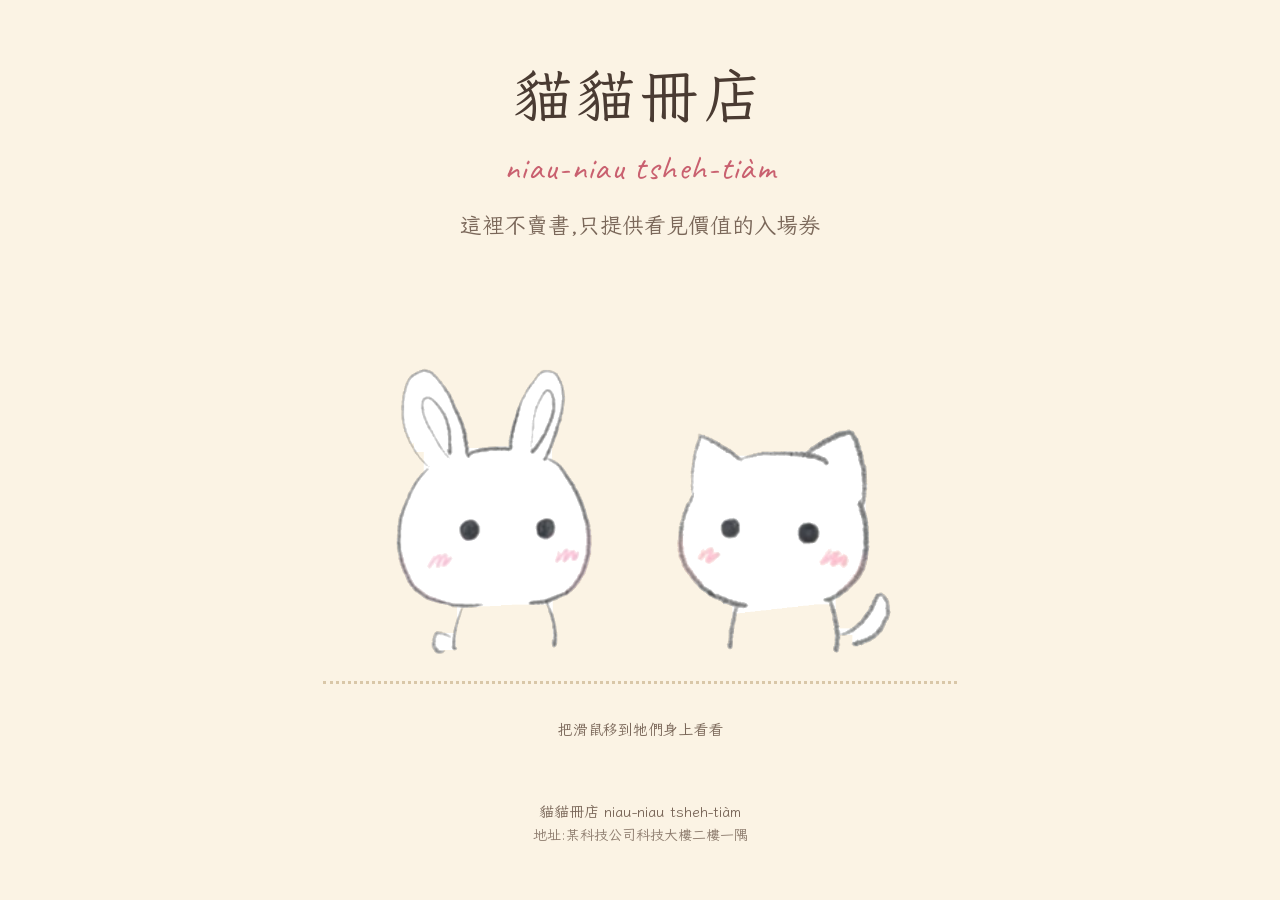
==== index.html @ 4504e71b "Add 貓貓冊店 bookstore site (home, books, columns) Co-Authored-By: Claude Sonnet 5.5 <noreply@anthropic." ====
<!doctype html>
<html lang="zh-Hant">
<head>
  <meta charset="utf-8">
  <meta name="viewport" content="width=device-width, initial-scale=1">
  <title>貓貓冊店</title>
  <meta name="description" content="這裡不賣書,只提供看見價值的入場券。">
  <link rel="preconnect" href="https://fonts.googleapis.com">
  <link rel="preconnect" href="https://fonts.gstatic.com" crossorigin>
  <link href="https://fonts.googleapis.com/css2?family=Caveat:wght@500;700&family=Iansui&display=swap" rel="stylesheet">
  <link rel="stylesheet" href="css/style.css">
</head>
<body>
  <main class="wrap home">
    <h1>貓貓冊店</h1>
    <p class="tailo" lang="nan-Latn-TL">niau-niau tsheh-tiàm</p>
    <p class="tagline">這裡不賣書,只提供看見價值的入場券</p>

    <section class="stage" aria-label="兔子與貓">
      <!-- 兔子 -->
      <div class="char rabbit">
        <div class="bubble" id="bubble-rabbit">
          <p>想去哪裡逛逛?</p>
          <div class="btns">
            <a class="btn" href="https://cat2758rabbit8964.github.io/taiwan-chronicle/game.html" target="_blank" rel="noopener">尋找上輩子的樣子 <span class="ext">↗</span></a>
            <a class="btn" href="https://cat2758rabbit8964.github.io/taiwan-candidate-map/" target="_blank" rel="noopener">找適合您的候選人 <span class="ext">↗</span></a>
          </div>
        </div>
        <button class="char-btn" type="button" aria-expanded="false" aria-controls="bubble-rabbit" aria-label="兔子:展開連結">
          <img src="img/rabbit.png" alt="一隻害羞的兔子" width="398" height="530">
        </button>
      </div>

      <!-- 貓 -->
      <div class="char cat">
        <div class="bubble" id="bubble-cat">
          <p>歡迎光臨。</p>
          <div class="btns">
            <a class="btn" href="books.html">書籍介紹</a>
            <a class="btn" href="columns.html">專欄文章</a>
          </div>
        </div>
        <button class="char-btn" type="button" aria-expanded="false" aria-controls="bubble-cat" aria-label="貓:展開選單">
          <img src="img/cat.png" alt="一隻圓臉的貓" width="400" height="430">
        </button>
      </div>
    </section>

    <p class="hint">
      <span class="mouse">把滑鼠移到牠們身上看看</span>
      <span class="touch">點一下牠們看看</span>
    </p>
  </main>

  <footer class="foot">貓貓冊店 niau-niau tsheh-tiàm<span class="addr">地址:某科技公司科技大樓二樓一隅</span></footer>
  <script src="js/main.js"></script>
</body>
</html>
---- css/style.css ----
/* 貓貓冊店 — 共用樣式 */
:root {
  --paper: #fbf3e4;
  --paper-2: #f4e8d0;
  --ink: #4a3b32;
  --ink-soft: #7a6759;
  --accent: #e58f9c;      /* 腮紅粉 */
  --accent-deep: #c9606f;
  --line: #d9c7a8;
  --card: #fffaf0;
  --shadow: 0 6px 18px rgba(90, 60, 40, .12);
  --hand: "Iansui", "Kaiti TC", "BiauKai", "DFKai-SB", cursive, serif;
  --latin: "Caveat", "Iansui", cursive;
}
@media (prefers-color-scheme: dark) {
  :root:not([data-theme="light"]) {
    --paper: #2a2320;
    --paper-2: #342b27;
    --ink: #f1e6d6;
    --ink-soft: #bba995;
    --accent: #e58f9c;
    --accent-deep: #f1a3ae;
    --line: #54463d;
    --card: #362d29;
    --shadow: 0 6px 18px rgba(0, 0, 0, .35);
  }
}

* { box-sizing: border-box; }
html { -webkit-text-size-adjust: 100%; }
body {
  margin: 0;
  background: var(--paper);
  color: var(--ink);
  font-family: var(--hand);
  font-size: 18px;
  line-height: 1.85;
  min-height: 100vh;
}
a { color: var(--accent-deep); }
img { max-width: 100%; }

.wrap { max-width: 960px; margin: 0 auto; padding: 0 16px; }

/* ---------- 頂端導覽(內頁) ---------- */
.topbar {
  display: flex; align-items: center; justify-content: space-between; gap: 12px;
  padding: 14px 0; border-bottom: 2px dashed var(--line); margin-bottom: 28px;
}
.topbar .brand { font-size: 22px; text-decoration: none; color: var(--ink); }
.topbar nav a {
  margin-left: 14px; text-decoration: none; color: var(--ink-soft);
  padding: 2px 6px; border-radius: 8px;
}
.topbar nav a:hover, .topbar nav a[aria-current="page"] {
  color: var(--ink); background: var(--paper-2);
}

h1, h2, h3 { font-weight: 400; line-height: 1.4; margin: 0; }
.page-title { font-size: clamp(30px, 6vw, 42px); margin-bottom: 6px; }
.page-lede { color: var(--ink-soft); margin: 0 0 28px; }

/* ---------- 首頁 ---------- */
.home { text-align: center; padding-top: clamp(24px, 6vh, 56px); }
.home h1 { font-size: clamp(31px, 7.7vw, 59px); letter-spacing: .08em; }
.tailo {
  font-family: var(--latin); font-size: clamp(24px, 5vw, 34px);
  color: var(--accent-deep); margin: 0 0 6px; letter-spacing: .04em;
}
.tagline { font-size: clamp(17px, 3.6vw, 22px); color: var(--ink-soft); margin: 0; }

.stage {
  position: relative;
  display: flex; justify-content: center; align-items: flex-end; gap: clamp(8px, 4vw, 48px);
  margin: clamp(70px, 12vh, 120px) auto 0;
  padding-bottom: 24px;
  max-width: 720px;
}
.stage::after {   /* 手繪地面線 */
  content: ""; position: absolute; left: 6%; right: 6%; bottom: 14px;
  border-bottom: 3px dotted var(--line);
}
.char { position: relative; display: inline-block; }
.char-btn {
  display: block; border: 0; background: none; padding: 0; cursor: pointer;
  border-radius: 24px; transition: transform .25s ease;
}
.char-btn:focus-visible { outline: 3px solid var(--accent); outline-offset: 4px; }
.char-btn img { display: block; height: auto; }
.char.rabbit .char-btn img { width: clamp(130px, 28vw, 240px); }
.char.cat    .char-btn img { width: clamp(130px, 28vw, 240px); }
.char:hover .char-btn,
.char.open .char-btn { transform: translateY(-6px) rotate(-1.5deg); }
.char.cat:hover .char-btn, .char.cat.open .char-btn { transform: translateY(-6px) rotate(1.5deg); }

/* 對話框 */
.bubble {
  position: absolute; bottom: calc(100% - 28px); z-index: 5;
  width: min(250px, 62vw);
  background: var(--card); color: var(--ink);
  border: 2.5px solid var(--ink); border-radius: 22px 24px 22px 8px;
  padding: 14px 14px 12px; box-shadow: var(--shadow);
  opacity: 0; visibility: hidden; transform: translateY(8px) scale(.96);
  transform-origin: bottom center;
  transition: opacity .2s ease, transform .2s ease, visibility 0s linear .2s;
}
.char.rabbit .bubble { left: -8px; }
.char.cat .bubble { right: -8px; border-radius: 24px 22px 8px 22px; }
.bubble::after {   /* 小尾巴 */
  content: ""; position: absolute; bottom: -13px; width: 20px; height: 20px;
  background: var(--card); border-right: 2.5px solid var(--ink); border-bottom: 2.5px solid var(--ink);
  transform: rotate(45deg);
}
.char.rabbit .bubble::after { left: 44px; }
.char.cat .bubble::after { right: 44px; }
.char:hover .bubble, .char:focus-within .bubble, .char.open .bubble {
  opacity: 1; visibility: visible; transform: none;
  transition: opacity .2s ease, transform .2s ease;
}
.bubble p { margin: 0 0 8px; font-size: 15px; color: var(--ink-soft); line-height: 1.5; }
.bubble .btns { display: flex; flex-direction: column; gap: 8px; }
.btn {
  display: block; text-align: center; text-decoration: none;
  font-family: var(--hand); font-size: 17px; line-height: 1.4;
  color: var(--ink); background: var(--paper-2);
  border: 2px solid var(--ink); border-radius: 14px; padding: 6px 10px;
  transition: background .15s, transform .15s;
}
.btn:hover, .btn:focus-visible { background: var(--accent); color: #3b2420; transform: translateY(-1px); }
.btn .ext { font-size: 13px; opacity: .7; }

.hint { margin-top: 18px; font-size: 15px; color: var(--ink-soft); }
.hint .touch { display: none; }
@media (hover: none) { .hint .mouse { display: none; } .hint .touch { display: inline; } }

.foot { text-align: center; color: var(--ink-soft); font-size: 15px; padding: 40px 16px 30px; line-height: 1.7; }
.foot .addr { display: block; font-size: 14px; opacity: .85; }

/* ---------- 書籍頁 ---------- */
.books { display: grid; gap: 22px; padding: 0; margin: 0 0 40px; list-style: none; }
.book {
  display: grid; grid-template-columns: 150px 1fr; gap: 22px;
  background: var(--card); border: 2px solid var(--line); border-radius: 20px;
  padding: 18px; box-shadow: var(--shadow);
}
.cover-box { width: 150px; }
.cover {
  display: block; width: 150px; height: auto;
  border-radius: 6px 10px 10px 6px; border: 1.5px solid var(--line);
  box-shadow: 3px 4px 0 rgba(74, 59, 50, .15); background: var(--paper-2);
}
.cover-fallback {
  width: 150px; aspect-ratio: 400 / 562; display: flex; align-items: center; justify-content: center;
  text-align: center; padding: 14px; font-size: 20px; line-height: 1.4;
  border: 2px dashed var(--ink-soft); border-radius: 6px 10px 10px 6px; background: var(--paper-2);
  color: var(--ink);
}
.book .no { font-family: var(--latin); font-size: 22px; color: var(--accent-deep); line-height: 1; }
.book h2 { font-size: 23px; margin: 2px 0 6px; }
.book .meta { color: var(--ink-soft); font-size: 15px; margin: 0 0 10px; line-height: 1.6; }
.book .summary { margin: 0; }
.book .note {
  margin: 10px 0 0; font-size: 14px; color: var(--ink-soft);
  border-left: 3px solid var(--accent); padding-left: 10px;
}
@media (max-width: 560px) {
  .book { grid-template-columns: 1fr; }
  .cover-box { margin: 0 auto; }
}

/* ---------- 專欄 ---------- */
.col-list { display: grid; gap: 18px; padding: 0; margin: 0 0 40px; list-style: none; }
.col-card {
  display: block; text-decoration: none; color: var(--ink);
  background: var(--card); border: 2px solid var(--line); border-radius: 20px;
  padding: 20px 22px; box-shadow: var(--shadow); transition: transform .15s, border-color .15s;
}
.col-card:hover, .col-card:focus-visible { transform: translateY(-3px); border-color: var(--accent); }
.col-card h2 { font-size: 26px; margin-bottom: 6px; }
.col-card p { margin: 0; color: var(--ink-soft); }
.col-card .more { color: var(--accent-deep); margin-top: 8px; display: inline-block; }

.article { max-width: 720px; margin: 0 auto 50px; }
.article h1 { font-size: clamp(30px, 6vw, 42px); margin-bottom: 6px; }
.article .byline { color: var(--ink-soft); font-size: 15px; margin: 0 0 24px; }
.article h2 {
  font-size: 25px; margin: 34px 0 8px; padding-bottom: 4px;
  border-bottom: 2px dashed var(--line);
}
.article p { margin: 0 0 14px; }
.article blockquote {
  margin: 18px 0; padding: 10px 16px; background: var(--paper-2);
  border-left: 5px solid var(--accent); border-radius: 0 12px 12px 0;
}
.article .refs { font-size: 15px; color: var(--ink-soft); padding-left: 1.3em; }
.article .refs li { margin-bottom: 6px; line-height: 1.6; word-break: break-word; }
.draft-note {
  font-size: 14px; color: var(--ink-soft); background: var(--paper-2);
  border: 1.5px dashed var(--line); border-radius: 12px; padding: 8px 12px; margin-bottom: 22px;
}
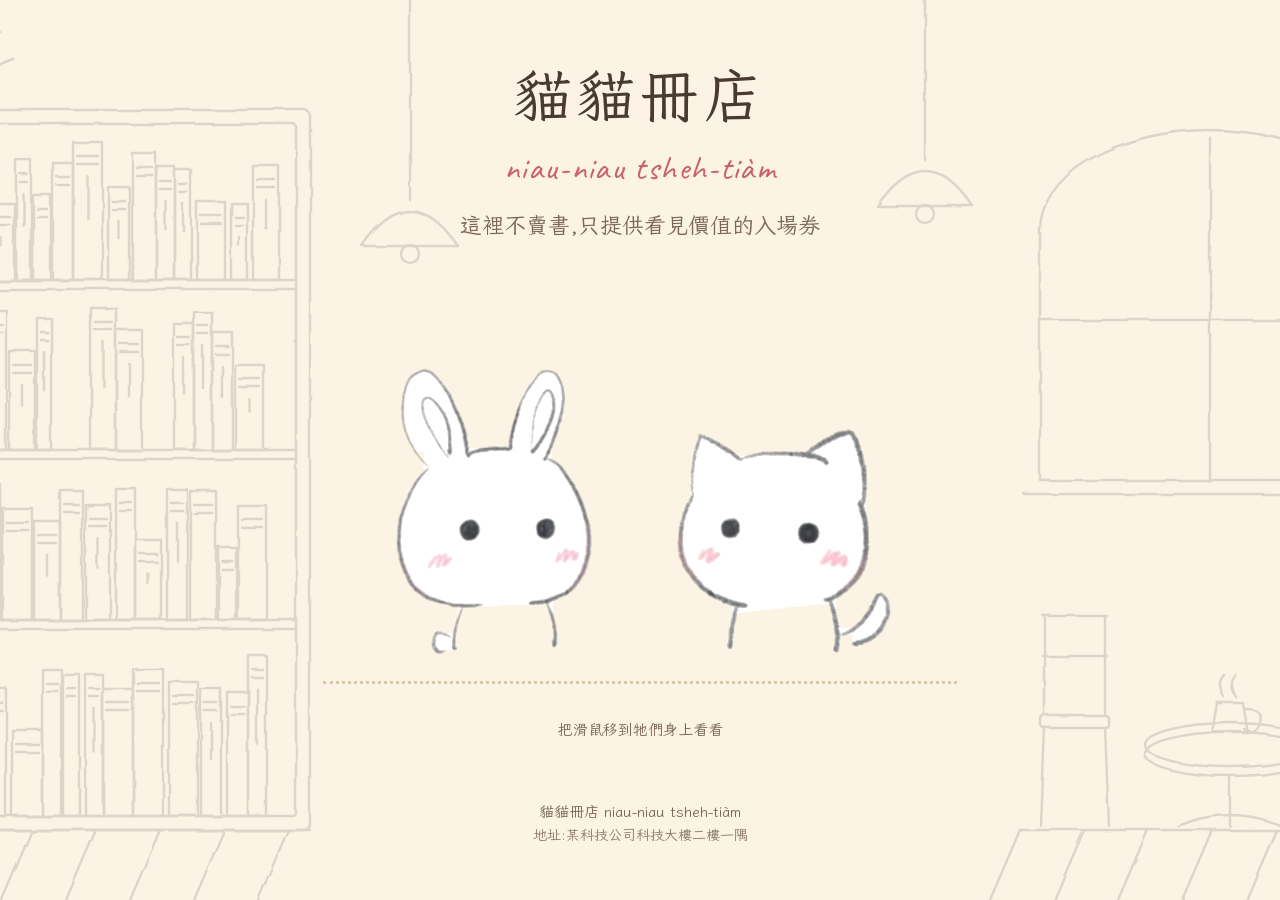
==== commit 839c704d: "Update layout, covers, footer address and add cafe sketch background - Shrink home title to 70%, sho" ====
--- a/index.html
+++ b/index.html
@@ -10,7 +10,7 @@
   <link href="https://fonts.googleapis.com/css2?family=Caveat:wght@500;700&family=Iansui&display=swap" rel="stylesheet">
   <link rel="stylesheet" href="css/style.css">
 </head>
-<body>
+<body class="home-page">
   <main class="wrap home">
     <h1>貓貓冊店</h1>
     <p class="tailo" lang="nan-Latn-TL">niau-niau tsheh-tiàm</p>
--- a/css/style.css
+++ b/css/style.css
@@ -198,3 +198,15 @@
   font-size: 14px; color: var(--ink-soft); background: var(--paper-2);
   border: 1.5px dashed var(--line); border-radius: 12px; padding: 8px 12px; margin-bottom: 22px;
 }
+
+/* ---------- 首頁背景:咖啡廳書櫃素描(淡淡疊圖) ---------- */
+body.home-page::before {
+  content: ""; position: fixed; inset: 0; z-index: -1; pointer-events: none;
+  background: url("../img/cafe-bg.svg") center bottom / cover no-repeat;
+  opacity: .16;
+}
+@media (prefers-color-scheme: dark) {
+  :root:not([data-theme="light"]) body.home-page::before { filter: invert(1); opacity: .12; }
+}
+/* 窄螢幕:兩側景物會跑到角色後面,所以不顯示背景 */
+@media (max-width: 760px) { body.home-page::before { display: none; } }
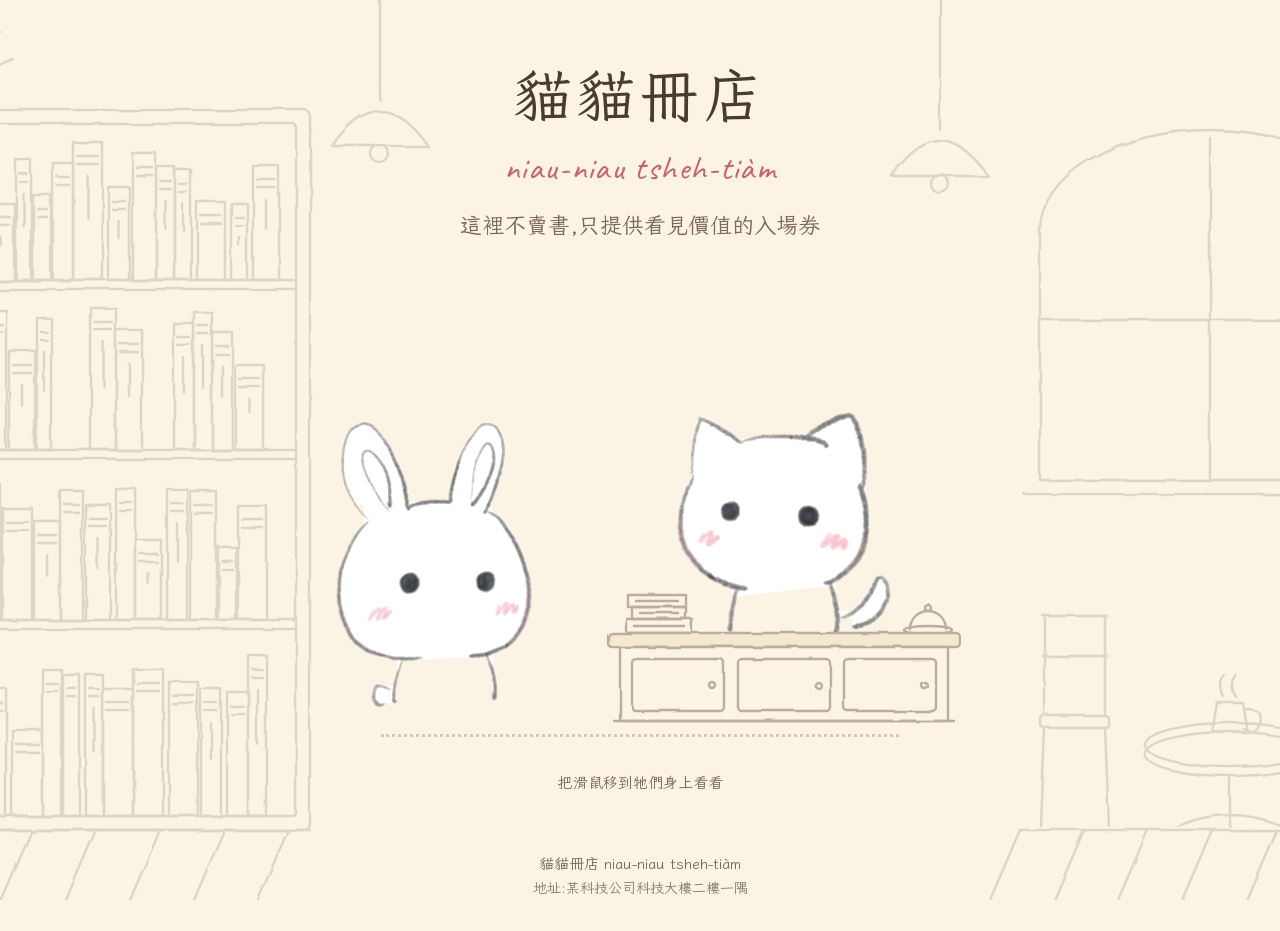
==== commit 20c4febf: "Add rules and manager pages, intro pages for rabbit links, counter for cat - Add 書店使用規約 and 店長的話 pag" ====
--- a/index.html
+++ b/index.html
@@ -22,8 +22,8 @@
         <div class="bubble" id="bubble-rabbit">
           <p>想去哪裡逛逛?</p>
           <div class="btns">
-            <a class="btn" href="https://cat2758rabbit8964.github.io/taiwan-chronicle/game.html" target="_blank" rel="noopener">尋找上輩子的樣子 <span class="ext">↗</span></a>
-            <a class="btn" href="https://cat2758rabbit8964.github.io/taiwan-candidate-map/" target="_blank" rel="noopener">找適合您的候選人 <span class="ext">↗</span></a>
+            <a class="btn" href="past-life.html">找尋您的前世</a>
+            <a class="btn" href="candidates.html">「九合一」找到契合您的候選人</a>
           </div>
         </div>
         <button class="char-btn" type="button" aria-expanded="false" aria-controls="bubble-rabbit" aria-label="兔子:展開連結">
@@ -38,11 +38,39 @@
           <div class="btns">
             <a class="btn" href="books.html">書籍介紹</a>
             <a class="btn" href="columns.html">專欄文章</a>
+            <a class="btn" href="rules.html">書店使用規約</a>
+            <a class="btn" href="manager.html">店長的話</a>
           </div>
         </div>
         <button class="char-btn" type="button" aria-expanded="false" aria-controls="bubble-cat" aria-label="貓:展開選單">
           <img src="img/cat.png" alt="一隻圓臉的貓" width="400" height="430">
         </button>
+        <svg class="counter" viewBox="0 -44 360 142" aria-hidden="true" focusable="false">
+          <defs>
+            <filter id="wobble" x="-3%" y="-6%" width="106%" height="112%">
+              <feTurbulence type="fractalNoise" baseFrequency="0.03" numOctaves="2" seed="9" result="n"/>
+              <feDisplacementMap in="SourceGraphic" in2="n" scale="3"/>
+            </filter>
+          </defs>
+          <g class="cl" filter="url(#wobble)">
+            <!-- 左端:一疊書 -->
+            <rect x="22" y="-10" width="66" height="14"/><line x1="30" y1="-3" x2="80" y2="-3"/>
+            <rect x="28" y="-22" width="54" height="12"/><line x1="36" y1="-16" x2="74" y2="-16"/>
+            <rect x="24" y="-34" width="58" height="12"/><line x1="32" y1="-28" x2="74" y2="-28"/>
+            <!-- 右端:服務鈴 -->
+            <ellipse cx="324" cy="1" rx="24" ry="4"/>
+            <path d="M306 0 a18 18 0 0 1 36 0"/>
+            <circle cx="324" cy="-21" r="3"/>
+            <!-- 檯面與櫃身 -->
+            <rect class="slab" x="4" y="4" width="352" height="14" rx="4"/>
+            <rect class="body" x="16" y="18" width="328" height="74"/>
+            <rect x="28" y="30" width="92" height="52" rx="4"/>
+            <rect x="134" y="30" width="92" height="52" rx="4"/>
+            <rect x="240" y="30" width="92" height="52" rx="4"/>
+            <circle cx="108" cy="56" r="3"/><circle cx="214" cy="56" r="3"/><circle cx="320" cy="56" r="3"/>
+            <line x1="10" y1="92" x2="350" y2="92"/>
+          </g>
+        </svg>
       </div>
     </section>
 
--- a/css/style.css
+++ b/css/style.css
@@ -72,12 +72,12 @@
 .stage {
   position: relative;
   display: flex; justify-content: center; align-items: flex-end; gap: clamp(8px, 4vw, 48px);
-  margin: clamp(70px, 12vh, 120px) auto 0;
+  margin: clamp(110px, 17vh, 160px) auto 0;
   padding-bottom: 24px;
   max-width: 720px;
 }
 .stage::after {   /* 手繪地面線 */
-  content: ""; position: absolute; left: 6%; right: 6%; bottom: 14px;
+  content: ""; position: absolute; left: 14%; right: 14%; bottom: 14px;
   border-bottom: 3px dotted var(--line);
 }
 .char { position: relative; display: inline-block; }
@@ -187,6 +187,9 @@
   font-size: 25px; margin: 34px 0 8px; padding-bottom: 4px;
   border-bottom: 2px dashed var(--line);
 }
+.article h3 { font-size: 20px; margin: 22px 0 6px; color: var(--accent-deep); }
+.article ul, .article ol { margin: 0 0 14px; padding-left: 1.4em; }
+.article li { margin-bottom: 6px; }
 .article p { margin: 0 0 14px; }
 .article blockquote {
   margin: 18px 0; padding: 10px 16px; background: var(--paper-2);
@@ -210,3 +213,56 @@
 }
 /* 窄螢幕:兩側景物會跑到角色後面,所以不顯示背景 */
 @media (max-width: 760px) { body.home-page::before { display: none; } }
+
+/* 貓的對話框有四個按鈕:改成兩欄,比較不會往上擋住標題 */
+.char.cat .bubble { width: min(290px, 74vw); }
+.char.cat .btns { display: grid; grid-template-columns: 1fr 1fr; gap: 8px; }
+.char.cat .btn { font-size: 15px; padding: 6px 4px; white-space: nowrap; }
+
+/* 導覽列:項目變多,窄螢幕時靠右換行 */
+.topbar nav { display: flex; flex-wrap: wrap; justify-content: flex-end; gap: 2px 4px; }
+.topbar nav a { margin-left: 0; white-space: nowrap; }
+@media (max-width: 560px) {
+  .topbar { align-items: flex-start; }
+  .topbar nav { max-width: 62%; font-size: 16px; }
+}
+
+/* 說明頁:繼續 / 返回 按鈕 */
+.btn-row { display: flex; gap: 14px; justify-content: center; margin: 36px 0 10px; flex-wrap: wrap; }
+.btn-lg {
+  display: inline-block; min-width: 130px; text-align: center; text-decoration: none;
+  font-family: var(--hand); font-size: 20px; line-height: 1.4; color: var(--ink);
+  border: 2.5px solid var(--ink); border-radius: 16px; padding: 8px 26px;
+  transition: background .15s, transform .15s;
+}
+.btn-lg.back { background: var(--paper-2); }
+.btn-lg.go { background: var(--accent); color: #3b2420; }
+.btn-lg:hover, .btn-lg:focus-visible { transform: translateY(-2px); }
+.btn-lg.back:hover, .btn-lg.back:focus-visible { background: var(--card); }
+.btn-lg.go:hover, .btn-lg.go:focus-visible { background: var(--accent-deep); color: #fff; }
+
+/* 兔子的按鈕名稱較長,加寬讓名稱維持單行,對話框才不會太高 */
+.char.rabbit .bubble { width: min(300px, 78vw); }
+.char.rabbit .btn { font-size: 16px; padding: 6px 8px; }
+
+/* ---------- 貓站在櫃檯後面 ---------- */
+:root { --cat-w: clamp(130px, 28vw, 240px); }
+.char.cat { display: flex; flex-direction: column; align-items: center; }
+.char.cat .char-btn img { width: var(--cat-w); }
+/* 貓的線條最低點約在圖高 91.5%,讓檯面剛好接在腳(頸部)下方,不與貓重疊 */
+.counter {
+  display: block; width: calc(var(--cat-w) * 1.5); height: auto;
+  margin-top: calc(var(--cat-w) * -0.302); pointer-events: none;
+  overflow: visible;
+}
+.counter .cl { fill: none; stroke: color-mix(in srgb, var(--ink-soft) 50%, var(--paper)); stroke-width: 2.4; stroke-linecap: round; stroke-linejoin: round; }
+.counter .slab { fill: var(--paper-2); }
+.counter .body { fill: var(--paper); }
+/* 對話框對齊貓的右緣(而不是較寬的櫃檯右緣) */
+.char.cat .bubble { right: calc((100% - var(--cat-w)) / 2 - 8px); }
+
+/* ---------- 按鈕前的小圖 ---------- */
+.btn-lg { display: inline-flex; align-items: center; justify-content: center; gap: 8px; }
+.btn-lg .ico { height: 30px; width: auto; display: block; }
+/* 貓站在櫃檯後面:hover 時只微微歪頭,不浮起來 */
+.char.cat:hover .char-btn, .char.cat.open .char-btn { transform: rotate(1.5deg); }
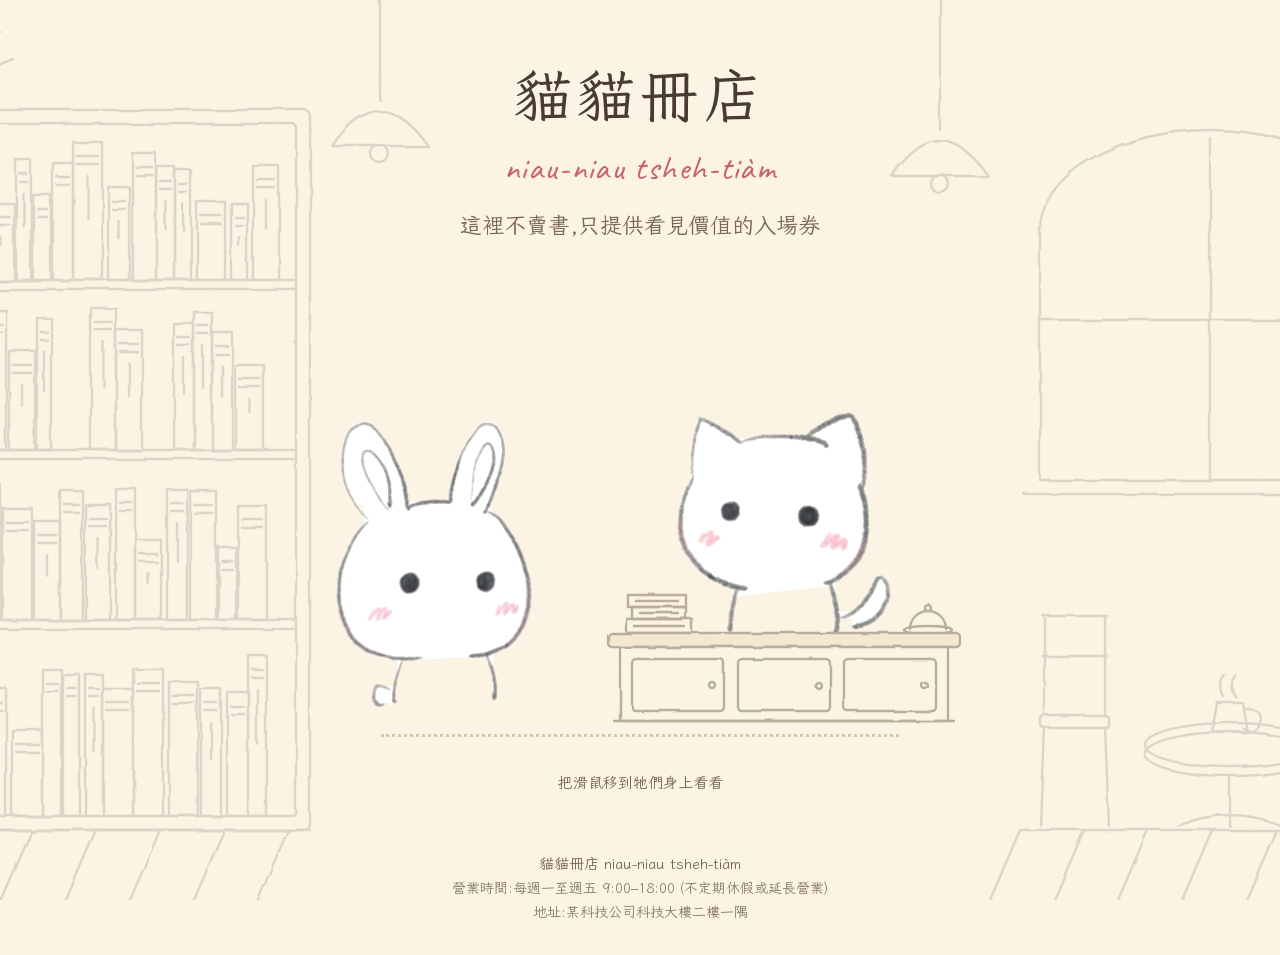
==== commit bdc636a1: "Add business hours to home footer Co-Authored-By: Claude Sonnet 5.5 <noreply@anthropic.com>" ====
--- a/index.html
+++ b/index.html
@@ -80,7 +80,7 @@
     </p>
   </main>
 
-  <footer class="foot">貓貓冊店 niau-niau tsheh-tiàm<span class="addr">地址:某科技公司科技大樓二樓一隅</span></footer>
+  <footer class="foot">貓貓冊店 niau-niau tsheh-tiàm<span class="addr"><span class="nw">營業時間:每週一至週五 9:00–18:00</span> <span class="nw">(不定期休假或延長營業)</span></span><span class="addr">地址:某科技公司科技大樓二樓一隅</span></footer>
   <script src="js/main.js"></script>
 </body>
 </html>
--- a/css/style.css
+++ b/css/style.css
@@ -266,3 +266,5 @@
 .btn-lg .ico { height: 30px; width: auto; display: block; }
 /* 貓站在櫃檯後面:hover 時只微微歪頭,不浮起來 */
 .char.cat:hover .char-btn, .char.cat.open .char-btn { transform: rotate(1.5deg); }
+
+.nw { white-space: nowrap; }
